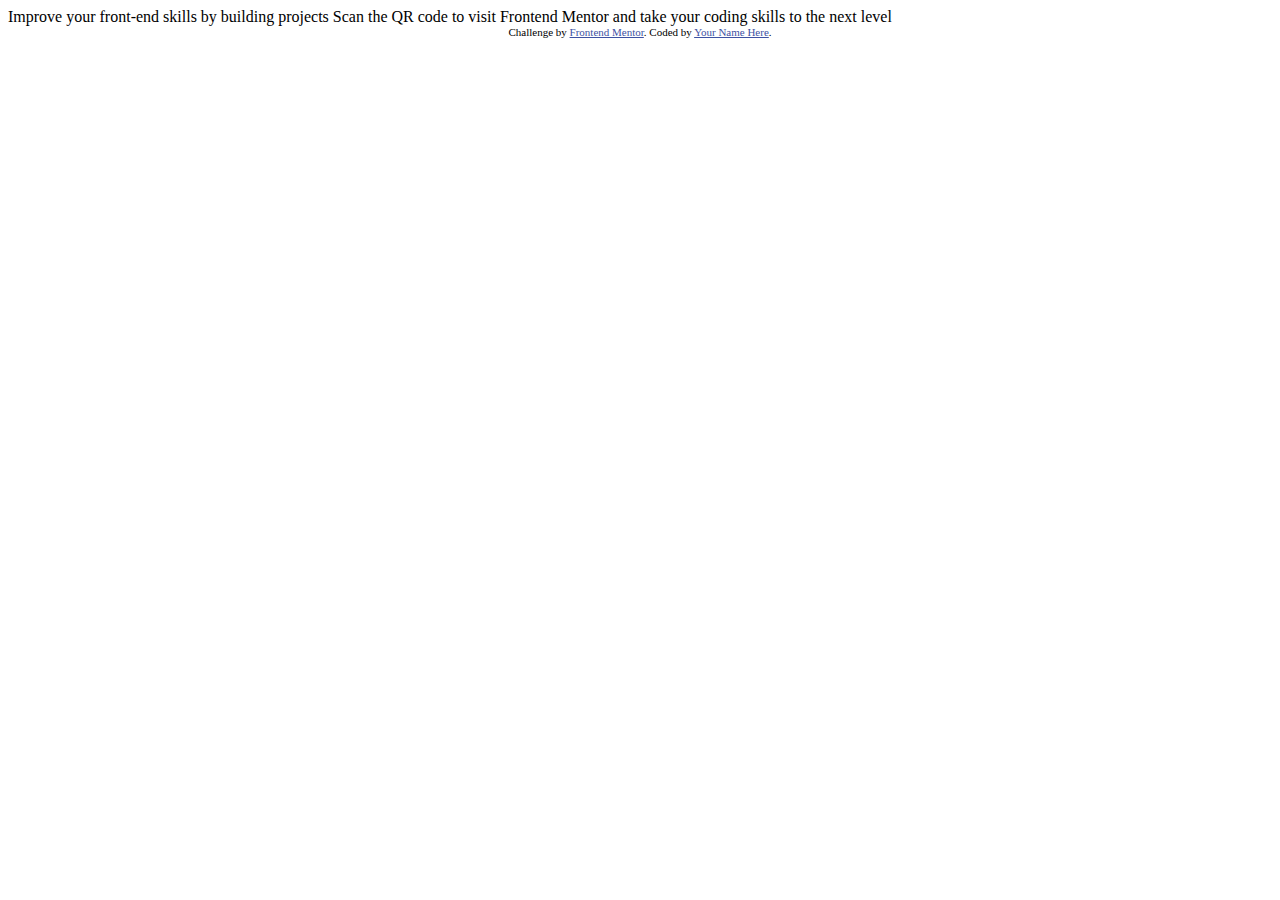
==== qr-code-component-main/index.html @ 47012ea5 "First commit" ====
<!DOCTYPE html>
<html lang="en">
<head>
  <meta charset="UTF-8">
  <meta name="viewport" content="width=device-width, initial-scale=1.0"> <!-- displays site properly based on user's device -->

  <link rel="icon" type="image/png" sizes="32x32" href="./images/favicon-32x32.png">
  
  <title>Frontend Mentor | QR code component</title>

  <!-- Feel free to remove these styles or customise in your own stylesheet 👍 -->
  <style>
    .attribution { font-size: 11px; text-align: center; }
    .attribution a { color: hsl(228, 45%, 44%); }
  </style>
</head>
<body>

  Improve your front-end skills by building projects

  Scan the QR code to visit Frontend Mentor and take your coding skills to the next level
  
  <div class="attribution">
    Challenge by <a href="https://www.frontendmentor.io?ref=challenge" target="_blank">Frontend Mentor</a>. 
    Coded by <a href="#">Your Name Here</a>.
  </div>
</body>
</html>
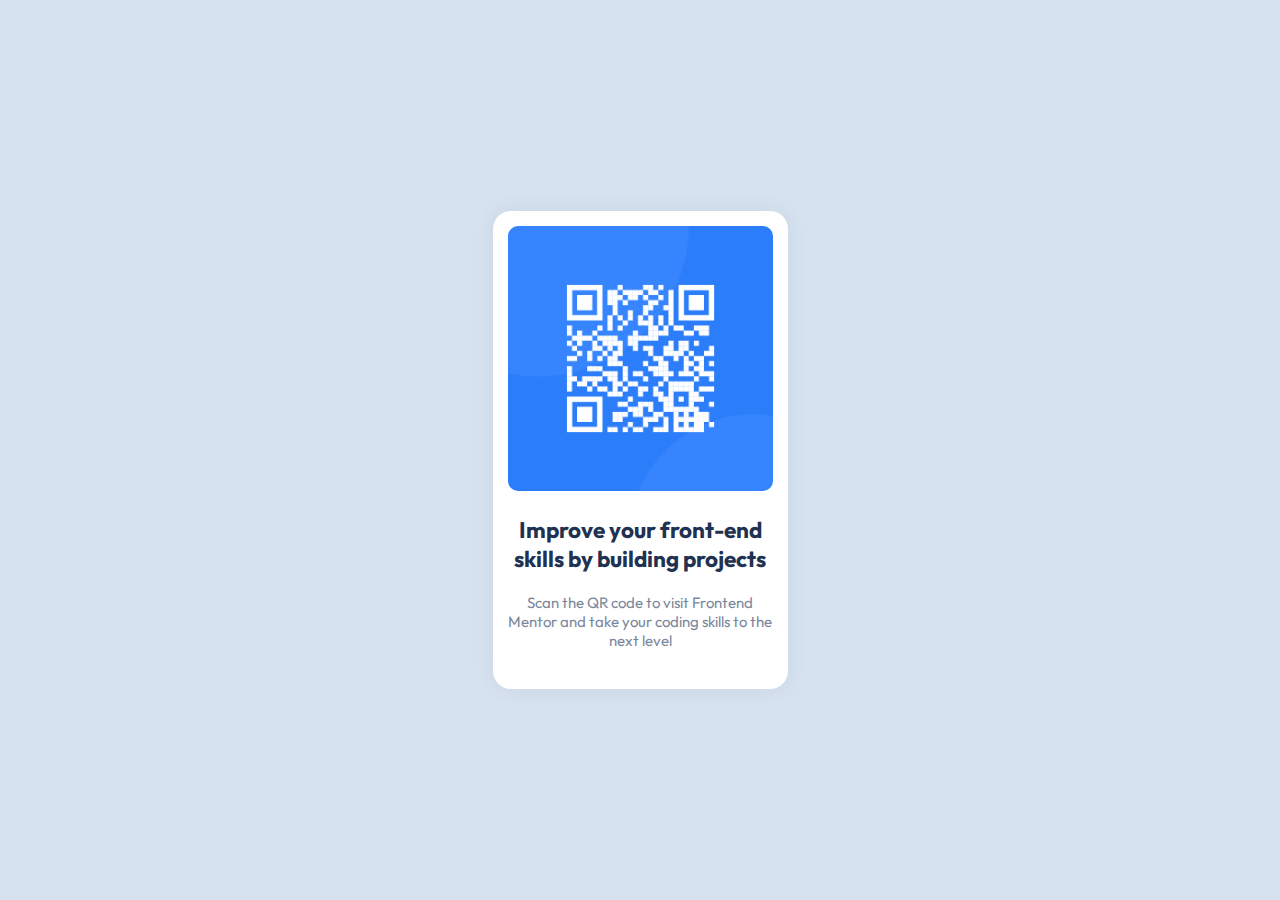
==== commit 5f34bbd9: "." ====
--- a/qr-code-component-main/index.html
+++ b/qr-code-component-main/index.html
@@ -1,28 +1,34 @@
 <!DOCTYPE html>
 <html lang="en">
-<head>
-  <meta charset="UTF-8">
-  <meta name="viewport" content="width=device-width, initial-scale=1.0"> <!-- displays site properly based on user's device -->
+  <head>
+    <meta charset="UTF-8" />
+    <meta name="viewport" content="width=device-width, initial-scale=1.0" />
 
-  <link rel="icon" type="image/png" sizes="32x32" href="./images/favicon-32x32.png">
-  
-  <title>Frontend Mentor | QR code component</title>
+    <link
+      rel="icon"
+      type="image/png"
+      sizes="32x32"
+      href="./images/favicon-32x32.png"
+    />
+    <link
+      href="https://fonts.googleapis.com/css2?family=Outfit:wght@400;700&display=swap"
+      rel="stylesheet"
+    />
+    <link rel="stylesheet" href="style.css" />
+    <title>Frontend Mentor | QR code component</title>
+  </head>
+  <body>
+    <div class="qr-code-box">
+      <div class="qr-code">
+        <img src="images/image-qr-code.png" alt="QR code image" />
 
-  <!-- Feel free to remove these styles or customise in your own stylesheet 👍 -->
-  <style>
-    .attribution { font-size: 11px; text-align: center; }
-    .attribution a { color: hsl(228, 45%, 44%); }
-  </style>
-</head>
-<body>
+        <h2>Improve your front-end skills by building projects</h2>
 
-  Improve your front-end skills by building projects
-
-  Scan the QR code to visit Frontend Mentor and take your coding skills to the next level
-  
-  <div class="attribution">
-    Challenge by <a href="https://www.frontendmentor.io?ref=challenge" target="_blank">Frontend Mentor</a>. 
-    Coded by <a href="#">Your Name Here</a>.
-  </div>
-</body>
-</html>+        <p>
+          Scan the QR code to visit Frontend Mentor and take your coding skills
+          to the next level
+        </p>
+      </div>
+    </div>
+  </body>
+</html>
--- a/qr-code-component-main/style.css
+++ b/qr-code-component-main/style.css
@@ -0,0 +1,55 @@
+* {
+  padding: 0;
+  margin: 0;
+  box-sizing: border-box;
+}
+
+html {
+  font-size: 62.5%;
+}
+
+body {
+  font-size: 1.5rem;
+  font-family: "Outfit", sans-serif;
+  background-color: #d6e2f0;
+}
+.qr-code-box {
+  display: flex;
+  align-items: center;
+  justify-content: center;
+  height: 100vh;
+}
+.qr-code {
+  max-width: 29.5rem;
+  background-color: #fff;
+  padding: 1.5rem;
+  border-radius: 1.8rem;
+  box-shadow: 0px 0px 20px rgba(82, 82, 82, 0.082);
+}
+
+img {
+  width: 100%;
+  margin-bottom: 2rem;
+  border-radius: 1rem;
+}
+
+h2 {
+  text-align: center;
+  color: #1f3251;
+  margin-bottom: 2rem;
+}
+
+P {
+  text-align: center;
+  color: #7b879d;
+  margin-bottom: 2.4rem;
+}
+
+.attribution {
+  font-size: 11px;
+  text-align: center;
+}
+.attribution a {
+  color: #3e52a3;
+  text-decoration: none;
+}
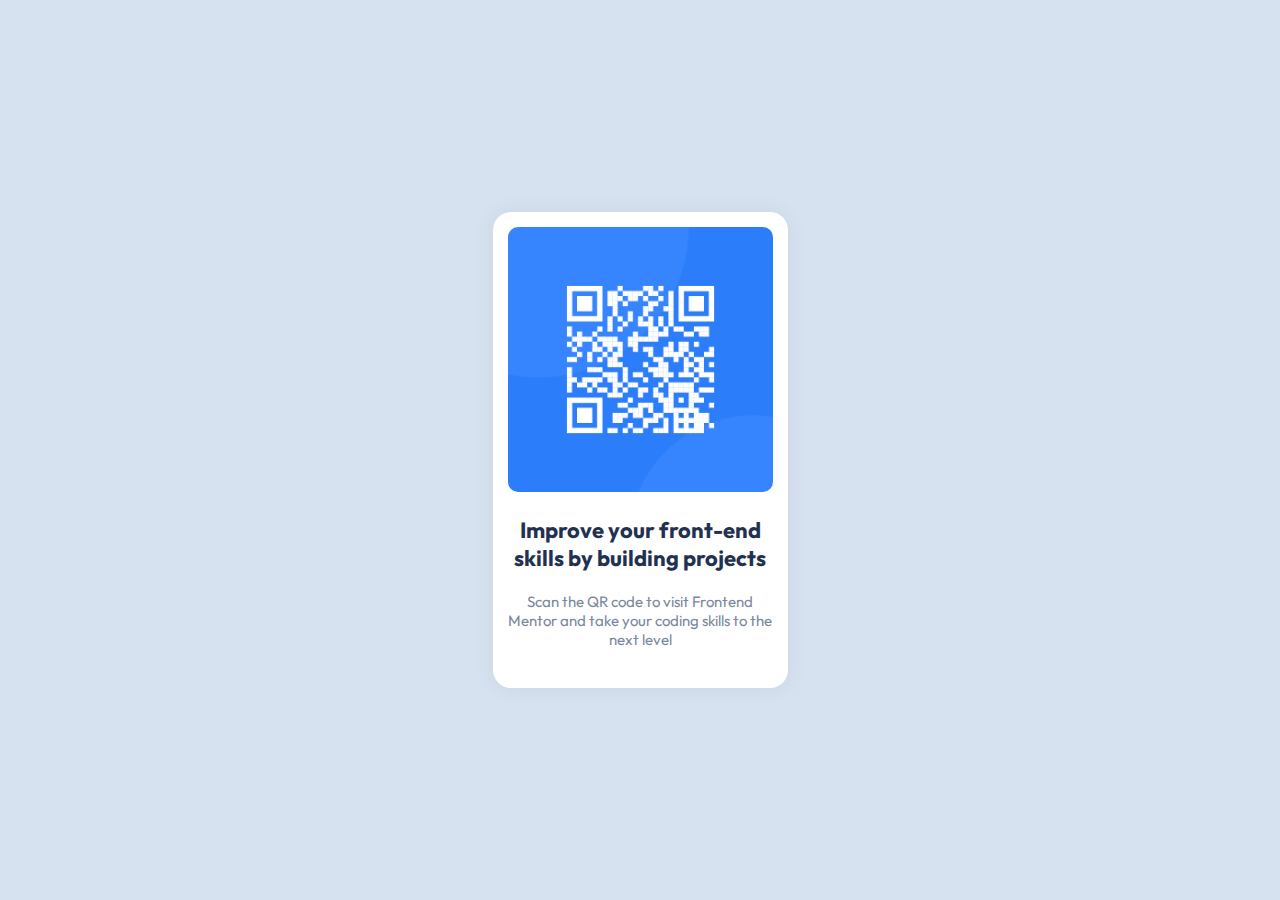
==== commit 11fb5684: "accesibility corrected" ====
--- a/qr-code-component-main/index.html
+++ b/qr-code-component-main/index.html
@@ -18,17 +18,17 @@
     <title>Frontend Mentor | QR code component</title>
   </head>
   <body>
-    <div class="qr-code-box">
+    <main class="qr-code-box">
       <div class="qr-code">
         <img src="images/image-qr-code.png" alt="QR code image" />
 
-        <h2>Improve your front-end skills by building projects</h2>
+        <h1>Improve your front-end skills by building projects</h1>
 
         <p>
           Scan the QR code to visit Frontend Mentor and take your coding skills
           to the next level
         </p>
       </div>
-    </div>
+    </main>
   </body>
 </html>
--- a/qr-code-component-main/style.css
+++ b/qr-code-component-main/style.css
@@ -33,10 +33,11 @@
   border-radius: 1rem;
 }
 
-h2 {
+h1 {
   text-align: center;
   color: #1f3251;
   margin-bottom: 2rem;
+  font-size: 2.2rem;
 }
 
 P {
@@ -44,12 +45,3 @@
   color: #7b879d;
   margin-bottom: 2.4rem;
 }
-
-.attribution {
-  font-size: 11px;
-  text-align: center;
-}
-.attribution a {
-  color: #3e52a3;
-  text-decoration: none;
-}
